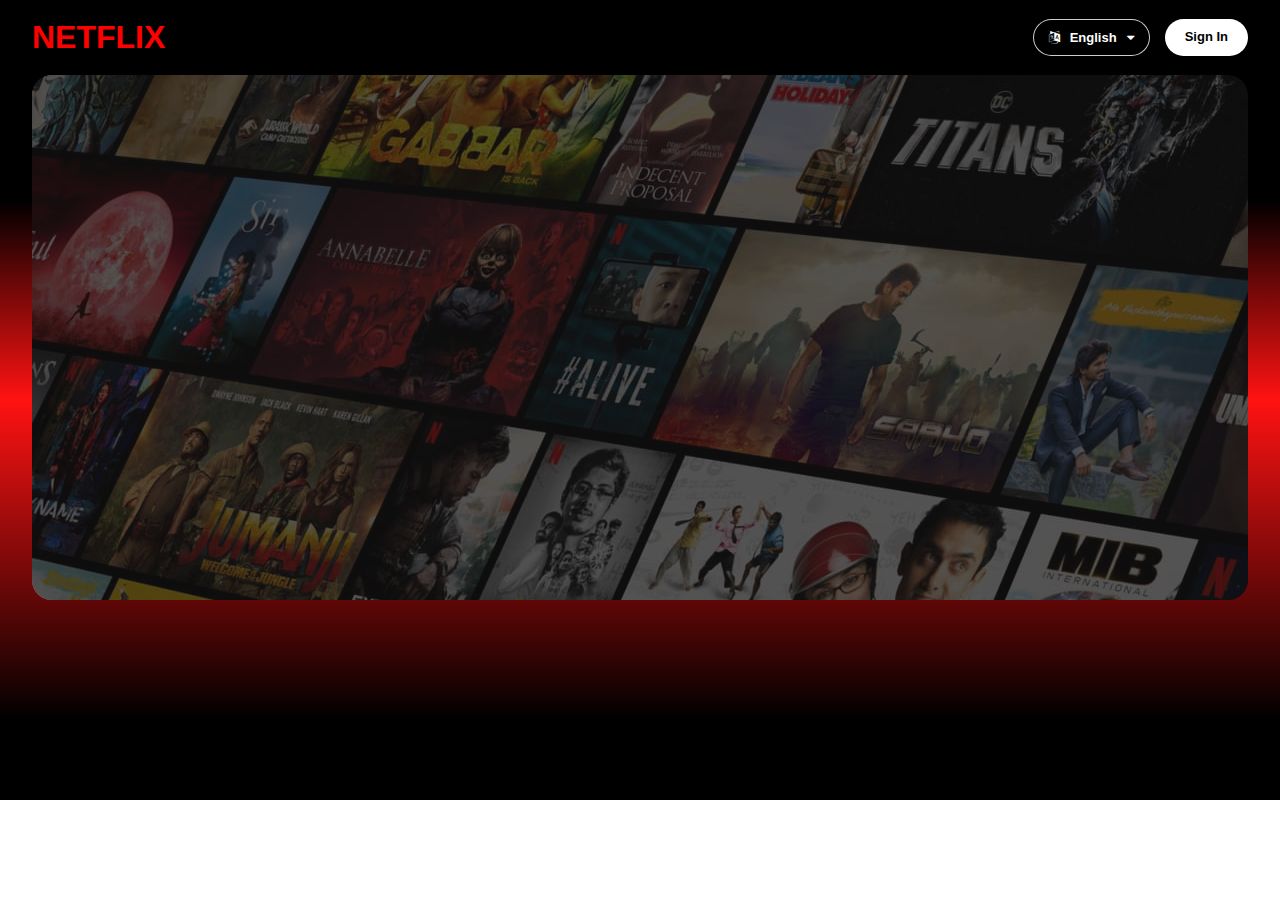
==== Netflix-clone/index.html @ 62349bed "main" ====
<!DOCTYPE html>
<html lang="en">
<head>
    <meta charset="UTF-8">
    <meta name="viewport" content="width=device-width, initial-scale=1.0">
    <title>Netflix India - Watch Tv Shows</title>
    <link rel="stylesheet" href="index.css">
    <link rel="icon" type="image/png" href="favicon.png">
    <link rel="stylesheet" href="https://cdnjs.cloudflare.com/ajax/libs/font-awesome/4.7.0/css/font-awesome.min.css">

</head>
<body>
    <div class="Main">
        <header>
            <h1>Netflix</h1>
            <div class="top">
                <div class="language"><i class="fa fa-language"></i><a href="">English</a><i class="fa fa-caret-down"></i>
                </div>
                <a href="" class="sign">Sign In</a>
                
            </div>
        </header>
        <div class="intro">
            
        </div>
    </div>
</body>
</html>
---- Netflix-clone/index.css ----
body
{
    margin: 0;
}
.Main{
    height: 800px;
    background: linear-gradient(to bottom, #000000 25%, #ff0000ed 50%, #000000 90%);
}
header
{
    display: flex;
    padding: 1.5% 2.5%;
    justify-content: space-between;
}
header h1{
    margin: 0;
    color: red;
    text-transform: uppercase;
    font-weight: 900;
    font-family:'Gill Sans', 'Gill Sans MT', Calibri, 'Trebuchet MS', sans-serif;
}
header .top
{
    /* padding: 0 40px; */
    display: flex;

}
header a 
{
    text-decoration: none;
    padding: 0 10px;
    font-family:'Lucida Sans', 'Lucida Sans Regular', 'Lucida Grande', 'Lucida Sans Unicode', Geneva, Verdana, sans-serif;
    text-align: center;
    font-size: 13px;
    font-weight:bolder;
}
header .top  .sign
{
    text-decoration: none;
    color: rgb(0, 0, 0);
    padding: 9.5px 20px;
    border-radius: 20px;
    font-weight: bold;
    background-color: #fff;
    margin-left: 15px;
    
}
header .language
{
    display: flex;
    flex-direction: row;
    background-color: rgb(0, 0, 0);
    justify-content: center;
    align-items: center;
    padding: 0 15px;
    border-radius: 20px;
    color: white;
    border: 1px solid rgba(255, 255, 255, 0.805);

}
header .language a{
    color: white;
}
header .language
{
    font-size: 13px;
}
.intro
{
    height: 525px;
    background-color: #fff;
    width: 95%;
    margin-left: 2.5%;
    border-radius: 20px;
    background-image: url('banner.jpg');
    box-shadow: inset 0 0 500px 500px rgba(22, 21, 21, 0.637);
}
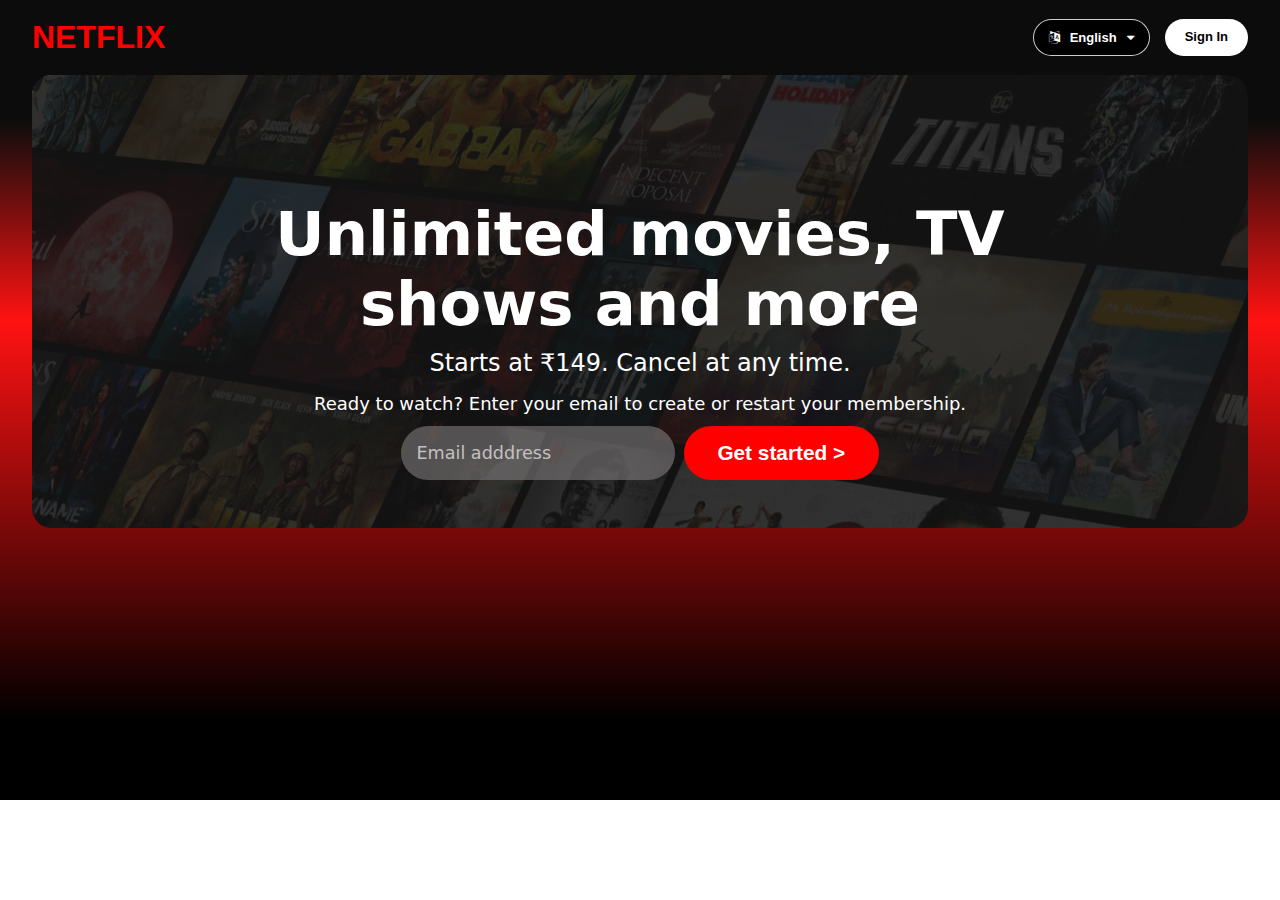
==== commit 3e3d9930: "main" ====
--- a/Netflix-clone/index.html
+++ b/Netflix-clone/index.html
@@ -21,7 +21,14 @@
             </div>
         </header>
         <div class="intro">
-            
+            <h1>Unlimited movies, TV<br>
+                shows and more</h1>
+                <p class="price">Starts at ₹149. Cancel at any time.<p>
+                <p>Ready to watch? Enter your email to create or restart your membership.</p>
+                <div class="started">
+                    <input type="email" placeholder="Email adddress">
+                    <button>Get started  ></button>
+                </div>
         </div>
     </div>
 </body>
--- a/Netflix-clone/index.css
+++ b/Netflix-clone/index.css
@@ -4,7 +4,7 @@
 }
 .Main{
     height: 800px;
-    background: linear-gradient(to bottom, #000000 25%, #ff0000ed 50%, #000000 90%);
+    background: linear-gradient(to bottom, #000000f3 15%, #ff0000ed 40%, #000000 90%);
 }
 header
 {
@@ -67,11 +67,66 @@
 }
 .intro
 {
-    height: 525px;
+    display: flex;
+    flex-direction: column;
+    align-items: center;
+    padding: 3% 0;
     background-color: #fff;
     width: 95%;
     margin-left: 2.5%;
     border-radius: 20px;
     background-image: url('banner.jpg');
-    box-shadow: inset 0 0 500px 500px rgba(22, 21, 21, 0.637);
-}+    box-shadow: inset 0 0 500px 500px rgba(22, 21, 21, 0.837);
+    color: white;
+    font-family:system-ui, -apple-system, BlinkMacSystemFont, 'Segoe UI', Roboto, Oxygen, Ubuntu, Cantarell, 'Open Sans', 'Helvetica Neue', sans-serif;
+}
+.intro h1{
+    margin: 0;
+    text-align: center;
+    padding-top: 7%;
+    color: white;
+    font-weight: bold;
+    font-size: 380%;
+}
+.intro .price
+{
+    margin: 10px;
+    font-size:x-large;
+}
+.intro p{
+    margin: 2px;
+    font-size: large;
+}
+.intro .started
+{
+    display: flex;
+    justify-content:space-around;
+    padding: 10px 0;
+    width: 40%;
+    
+}
+.started input
+{
+    width: 50%;
+    padding: 15px;
+    border-radius: 30px;
+    border: 0;
+    font-family: system-ui, 'Segoe UI', 'Open Sans', 'Helvetica Neue', sans-serif;
+    font-size: 110%;
+    background-color: rgba(120, 116, 116, 0.642);
+    color: white;
+    
+}
+.started button{
+    padding: 15px;
+    width: 40%;
+    border-radius: 30px;
+    border: 0;
+    font-size: 130%;
+    font-weight: bold;
+    background-color: red;
+    color: white;
+}
+input::placeholder {
+    color: rgb(196, 192, 192);
+  }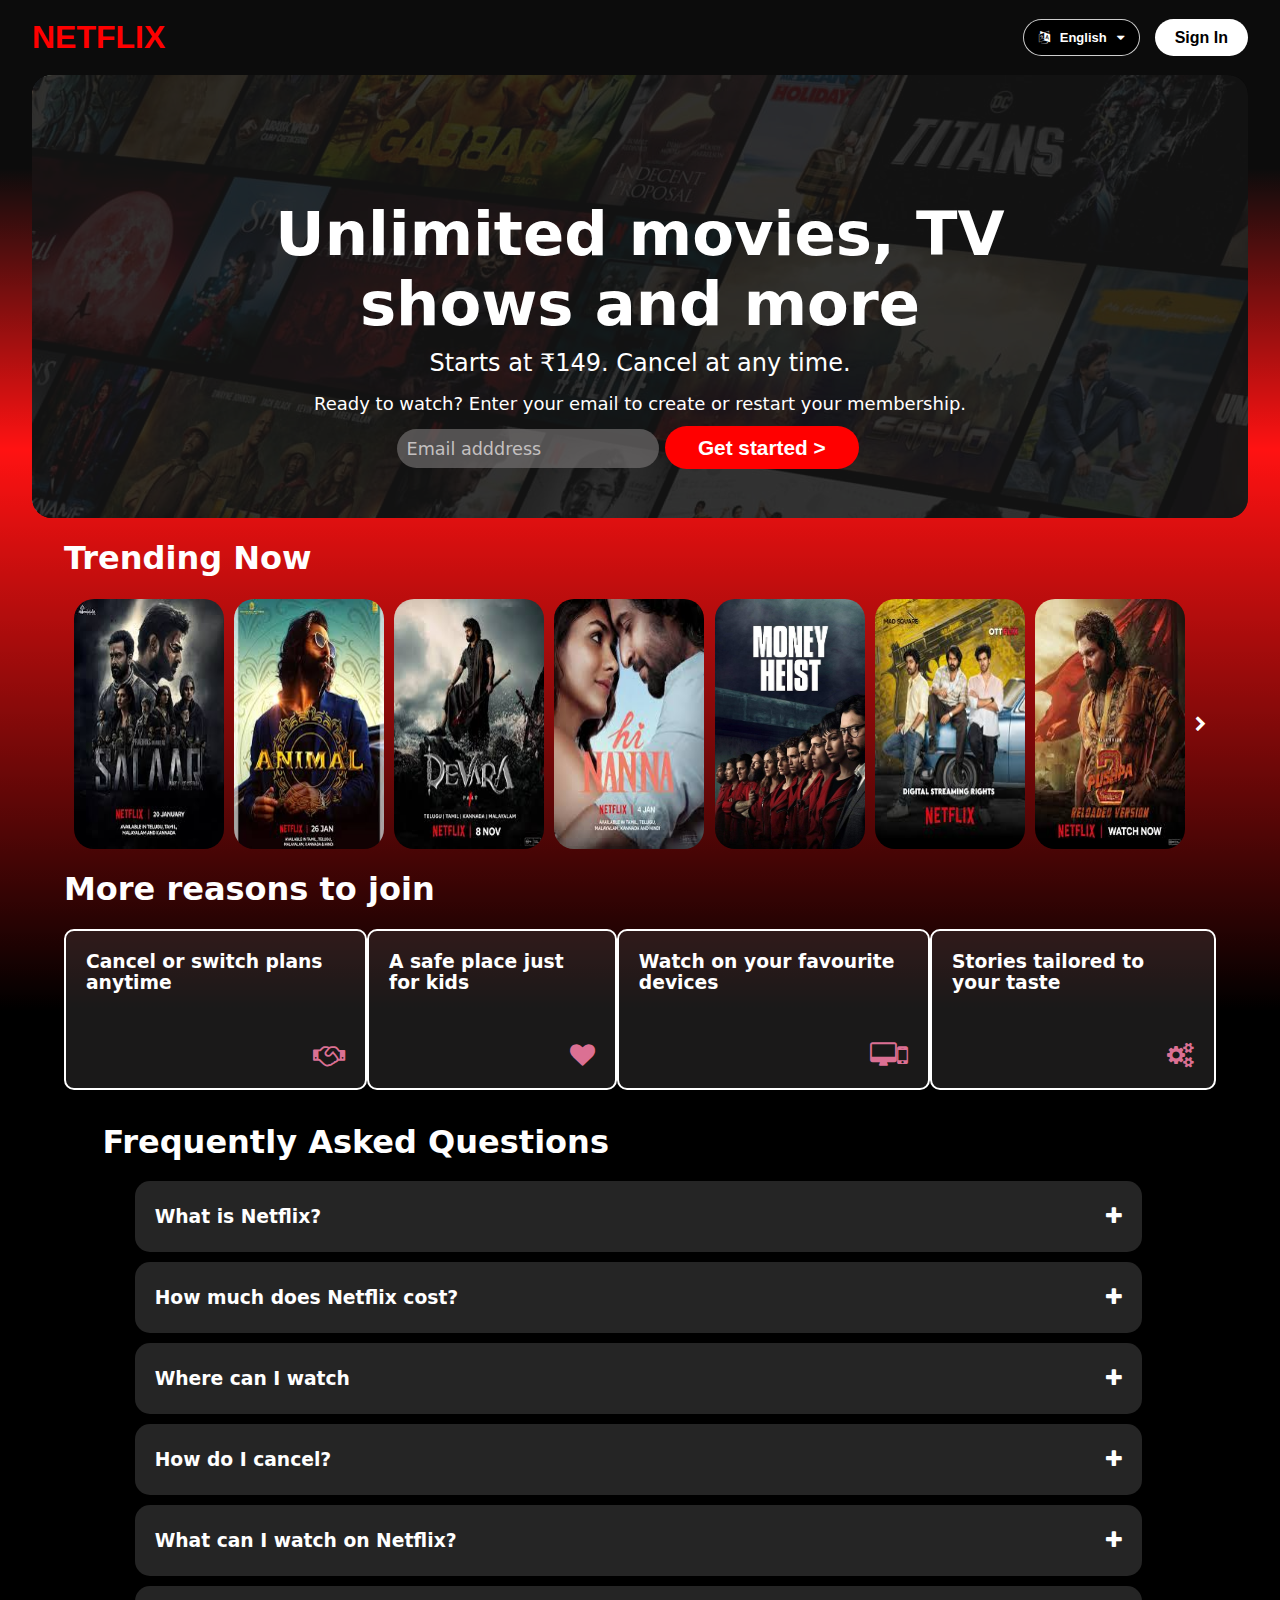
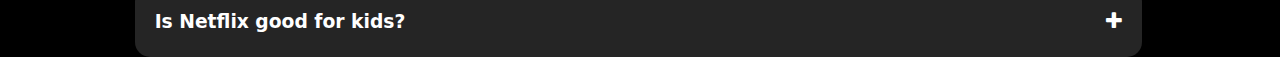
==== commit 8d99c816: "main" ====
--- a/Netflix-clone/index.html
+++ b/Netflix-clone/index.html
@@ -30,6 +30,73 @@
                     <button>Get started  ></button>
                 </div>
         </div>
+        <div class="trending">
+                <h1>Trending Now</h1>
+                <div class="photos">
+                    <img src="salaar2.jpg" alt="">
+                    <img src="animal.jpg" alt="">
+                    <img src="devara.jpg" alt="">
+                    <img src="hi-nanna.jpg" alt="">
+                    <img src="money-heist.jpg" alt="">
+                    <img src="mad.jpg" alt="">
+                    <img src="pushpa.jpg" alt="">
+                    <i class="fa fa-chevron-right"></i>
+                </div>
+        </div>
+        <div class="reasons">
+                <h1>More reasons to join</h1>
+                <div class="list">
+                    <div class="content">
+                        <h3>Cancel or switch plans anytime</h3>
+                        <i class="fa fa-handshake-o"></i>
+                    </div>
+                    <div class="content">
+                        <h3>A safe place just for kids</h3>
+                        <i class="fa fa-heart"></i>
+                    </div>
+                    <div class="content">
+                        <h3>Watch on your favourite devices</h3>
+                        <div class="two"><i class="fa fa-desktop"></i>
+                        <i class="fa fa-mobile"></i></div>
+                    </div>
+                    <div class="content">
+                        <h3>Stories tailored to your taste</h3>
+                        <i class="fa fa-cogs"></i>
+                    </div>
+                </div>
+        </div>
+    </div>
+    <div class="bottom">
+        <div class="questions">
+        <h1>Frequently Asked Questions</h1>
+        <div class="answer">
+            <div class="ques">
+                <h3>What is Netflix?</h3>
+                <i class="fa fa-plus"></i>
+            </div>
+            <div class="ques">
+                <h3>How much does Netflix cost?</h3>
+                <i class="fa fa-plus"></i>
+            </div>
+            <div class="ques">
+                <h3>Where can I watch</h3>
+                <i class="fa fa-plus"></i>
+            </div>
+            <div class="ques">
+                <h3>How do I cancel?</h3>
+                <i class="fa fa-plus"></i>
+            </div>
+            <div class="ques">
+                <h3>What can I watch on Netflix?</h3>
+                <i class="fa fa-plus"></i>
+            </div>
+            <div class="ques">
+                <h3>Is Netflix good for kids?</h3>
+                <i class="fa fa-plus"></i>
+
+            </div>
+        </div>
+        </div>
     </div>
 </body>
 </html>--- a/Netflix-clone/index.css
+++ b/Netflix-clone/index.css
@@ -3,7 +3,7 @@
     margin: 0;
 }
 .Main{
-    height: 800px;
+    padding-bottom: 20px;
     background: linear-gradient(to bottom, #000000f3 15%, #ff0000ed 40%, #000000 90%);
 }
 header
@@ -31,7 +31,7 @@
     padding: 0 10px;
     font-family:'Lucida Sans', 'Lucida Sans Regular', 'Lucida Grande', 'Lucida Sans Unicode', Geneva, Verdana, sans-serif;
     text-align: center;
-    font-size: 13px;
+    font-size: 100%;
     font-weight:bolder;
 }
 header .top  .sign
@@ -96,11 +96,11 @@
 .intro p{
     margin: 2px;
     font-size: large;
+    text-align: center;
 }
 .intro .started
 {
-    display: flex;
-    justify-content:space-around;
+
     padding: 10px 0;
     width: 40%;
     
@@ -108,7 +108,7 @@
 .started input
 {
     width: 50%;
-    padding: 15px;
+    padding: 2%;
     border-radius: 30px;
     border: 0;
     font-family: system-ui, 'Segoe UI', 'Open Sans', 'Helvetica Neue', sans-serif;
@@ -118,10 +118,11 @@
     
 }
 .started button{
-    padding: 15px;
+    padding: 2%;
     width: 40%;
     border-radius: 30px;
     border: 0;
+    cursor: pointer;
     font-size: 130%;
     font-weight: bold;
     background-color: red;
@@ -129,4 +130,114 @@
 }
 input::placeholder {
     color: rgb(196, 192, 192);
-  }+}
+.trending
+{
+    margin: 1% 5%;
+    font-family: system-ui, 'Segoe UI', 'Open Sans', 'Helvetica Neue', sans-serif;
+
+
+}
+.trending h1{
+    font-size: 2rem;
+    color: white;
+}
+.trending .photos
+{
+    display: flex;
+    justify-content: space-evenly;
+    
+}
+.photos img
+{
+    width: 150px;
+    height: 250px;
+    border-radius: 20px;
+    transition: transform 0.3s ease-in-out;
+}
+.photos img:hover
+{
+    transform: scale(1.06);
+}
+.trending .photos i{
+    display: flex;
+    justify-content: center;
+    align-items: center;
+    color: white;
+}
+.reasons
+{
+    margin: 1% 5%;
+    font-family: system-ui, 'Segoe UI', 'Open Sans', 'Helvetica Neue', sans-serif;
+}
+.reasons h1{
+    font-size: 2rem;
+    color: white;
+}
+.reasons .list
+{
+    display: flex;
+    color: white;
+    justify-content: space-around;
+}
+.list .content 
+{
+    display: flex;
+    flex-direction: column;
+    align-items: end;
+    border: 2px solid white;
+    padding: 20px 20px ;
+    border-radius: 10px;
+    background-color: #46424260;
+}
+.list .content h3{
+    margin: 0;
+}
+.list .content i{
+    float: right;
+    padding: 50px 0 0 0;
+    font-size: 25px;
+    color: palevioletred;
+    
+}
+.list .content .two
+{
+    display: flex;
+}
+.bottom
+{
+    background-color: #000000;
+}
+.questions
+{
+    margin: 0 8%;
+    font-family: system-ui, 'Segoe UI', 'Open Sans', 'Helvetica Neue', sans-serif;
+}
+.questions h1{
+    font-size: 2rem;
+    color: white;
+    margin: 0 0 20px 0;
+}
+.answer
+{
+    display: flex;
+    flex-direction: column;
+    gap: 10px;
+    color: white;
+}
+.answer .ques{
+    margin-left: 3%;
+    display: flex;
+    justify-content: space-between;
+    width: 90%;
+    border-radius: 15px;
+    padding: 25px 20px;
+    background-color: #333333bb;
+}
+.answer .ques h3{
+    margin: 0;
+    font-weight:600;
+}
+.answer .ques i{
+    font-size: 20px;
+}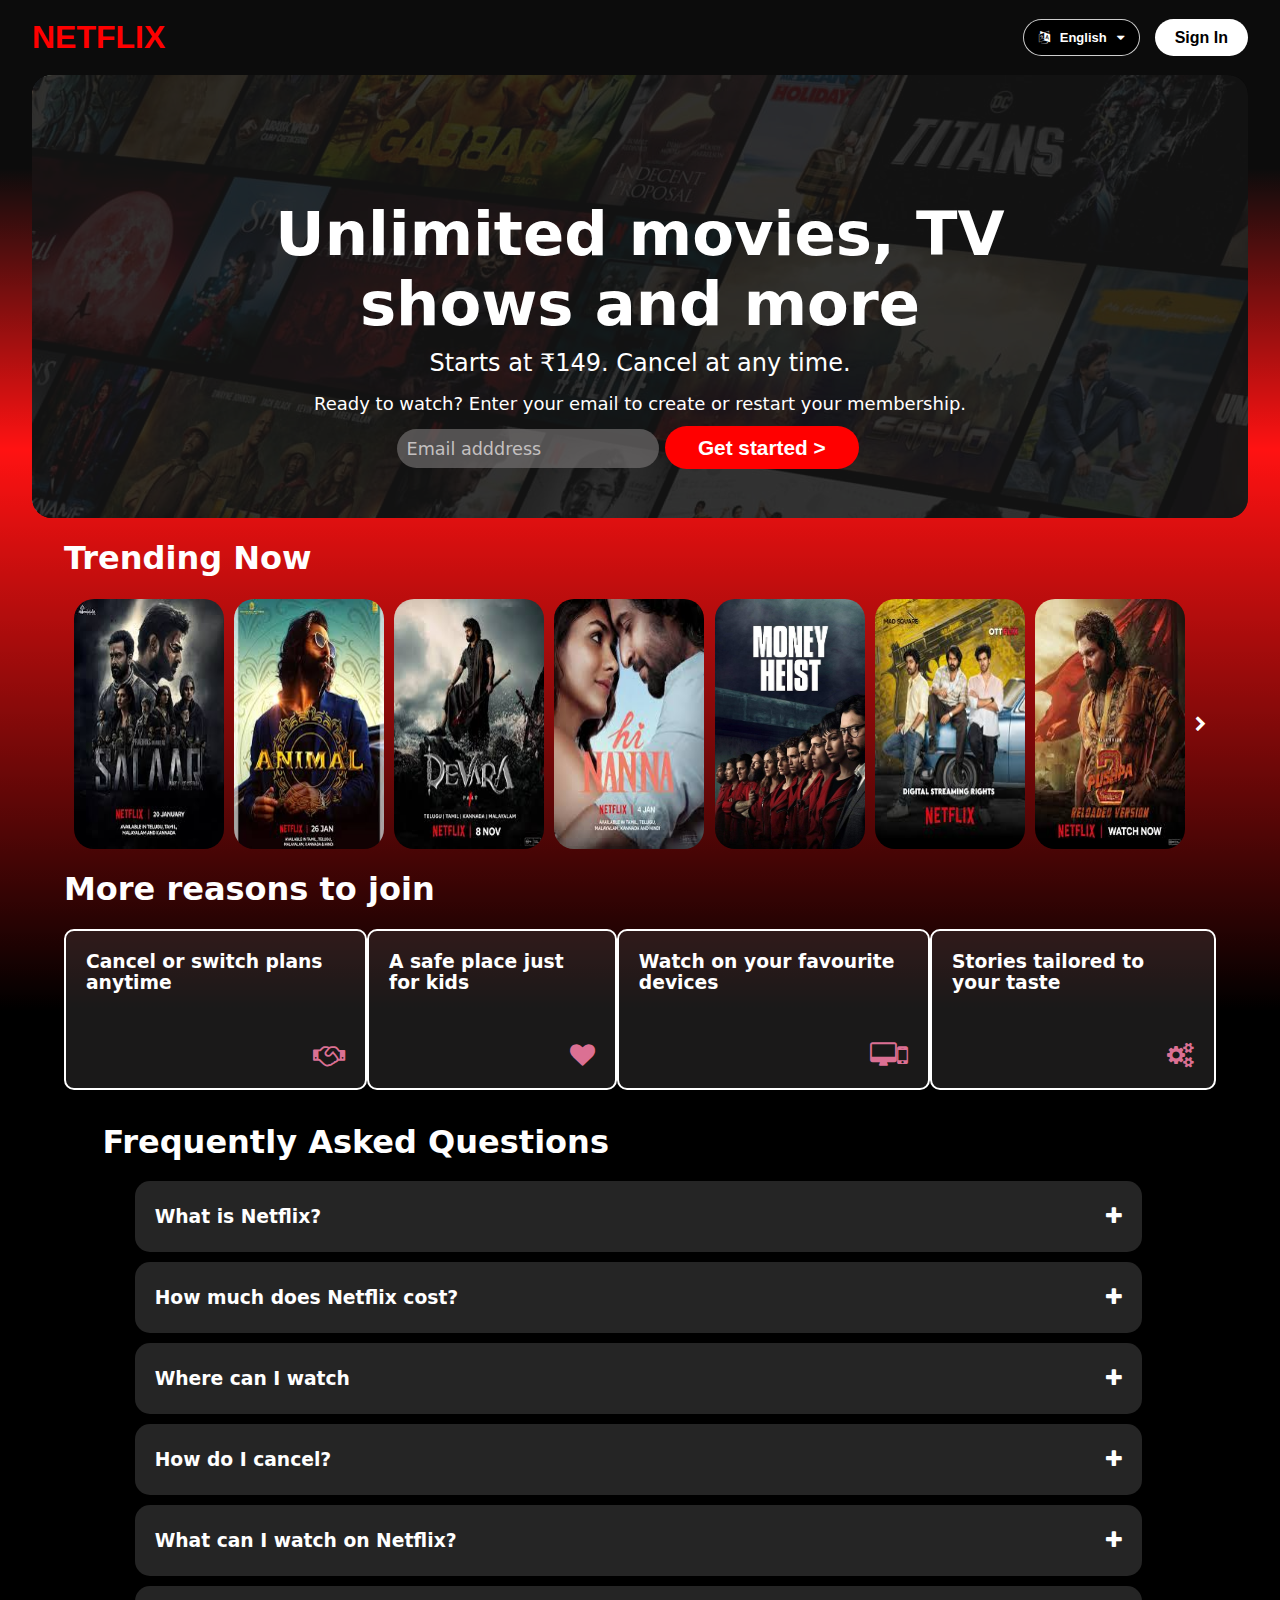
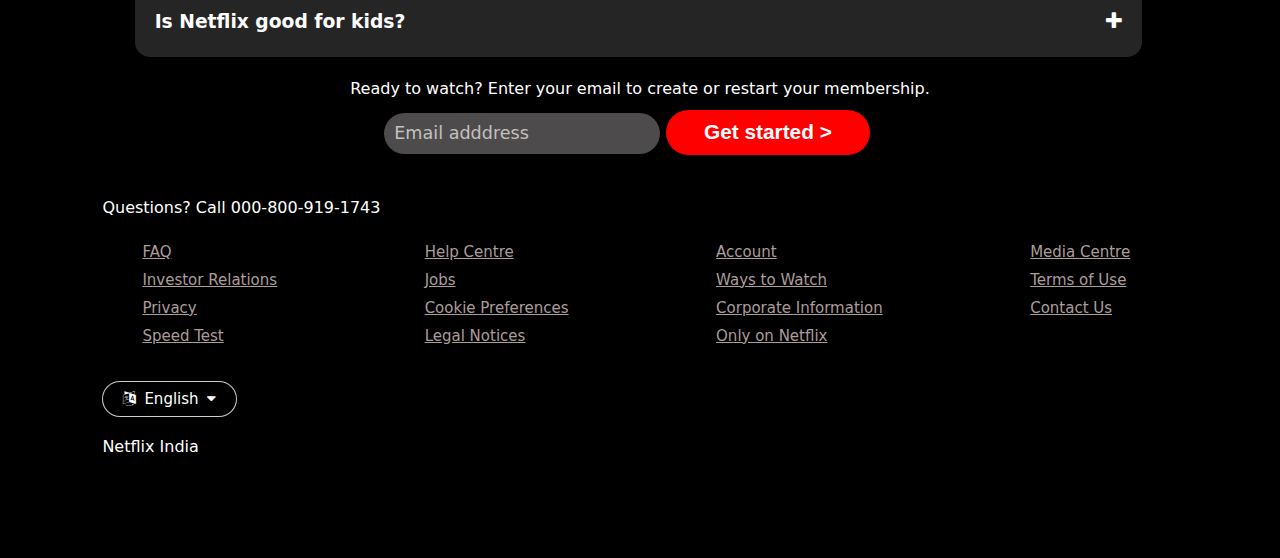
==== commit 85d4afd9: "main" ====
--- a/Netflix-clone/index.html
+++ b/Netflix-clone/index.html
@@ -97,6 +97,43 @@
             </div>
         </div>
         </div>
+        <div class="login">
+            <p>Ready to watch? Enter your email to create or restart your membership.</p>
+            <div class="log">
+                <input type="email" placeholder="Email adddress">
+                <button>Get started  ></button>
+            </div>
+        </div>
+        <div class="footer">
+            <p>Questions? Call 000-800-919-1743</p>
+            <div class="list2">
+                <ul>
+                    <li><a href="">FAQ</a></li>
+                    <li><a href="">Investor Relations</a></li>
+                    <li><a href="">Privacy</a></li>
+                    <li><a href="">Speed Test</a></li>
+                </ul>
+                <ul>
+                    <li><a href="">Help Centre</a></li>
+                    <li><a href="">Jobs</a></li>
+                    <li><a href="">Cookie Preferences</a></li>
+                    <li><a href="">Legal Notices</a></li>
+                </ul>
+                <ul>
+                    <li><a href="">Account</a></li>
+                    <li><a href="">Ways to Watch</a></li>
+                    <li><a href="">Corporate Information</a></li>
+                    <li><a href="">Only on Netflix</a></li>
+                </ul>
+                <ul>
+                    <li><a href="">Media Centre</a></li>
+                    <li><a href="">Terms of Use</a></li>
+                    <li><a href="">Contact Us</a></li>
+                </ul>
+            </div>
+            <div class="lan"><i class="fa fa-language"></i><a href="">English</a><i class="fa fa-caret-down"></i>
+        </div>
+        <p>Netflix India</p>
     </div>
 </body>
 </html>--- a/Netflix-clone/index.css
+++ b/Netflix-clone/index.css
@@ -240,4 +240,91 @@
 }
 .answer .ques i{
     font-size: 20px;
+}
+.login
+{
+    color: white;
+    display: flex;
+    flex-direction: column;
+    /* justify-content: center; */
+    align-items: center;
+    font-family: system-ui, 'Segoe UI', 'Open Sans', 'Helvetica Neue', sans-serif;
+    padding: 20px 0;
+}
+.login p{
+    margin: 2px;
+    font-size:medium;
+    text-align: center;
+}
+.log input{
+    width: 50%;
+    padding: 2%;
+    border-radius: 30px;
+    border: 0;
+    font-family: system-ui, 'Segoe UI', 'Open Sans', 'Helvetica Neue', sans-serif;
+    font-size: 110%;
+    background-color: rgba(120, 116, 116, 0.642);
+    color: white;
+}
+.log button{
+    padding: 2%;
+    width: 40%;
+    border-radius: 30px;
+    border: 0;
+    cursor: pointer;
+    font-size: 130%;
+    font-weight: bold;
+    background-color: red;
+    color: white;
+}
+.login .log{
+    width: 40%;
+    padding: 10px 0;
+}
+.footer
+{
+    margin: 0 8%;
+    font-family: system-ui, 'Segoe UI', 'Open Sans', 'Helvetica Neue', sans-serif;
+    color: white;
+    padding: 1% 0 8% 0;
+}
+.footer p{
+    margin: 0;
+}
+.footer .list2
+{
+    display: flex;
+    gap:10%;
+}
+.list2 li{
+    list-style: none;
+    margin: 10px 0;
+    font-size:15px;
+}
+.list2 li a{
+    color: rgb(172, 156, 156);
+}
+
+.footer .lan
+{
+    display: flex;
+    flex-direction: row;
+    background-color: rgb(0, 0, 0);
+    align-items: center;
+    padding: 0 20px;
+    border-radius: 20px;
+    color: white;
+    border: 1px solid rgba(255, 255, 255, 0.805);
+    width: fit-content;
+    margin: 10px 0 20px 0;
+
+}
+.footer .lan a{
+    color: white;
+    text-decoration: none;
+    padding:8px ;
+}
+.footer .lan
+{
+    font-size: 15px;
 }